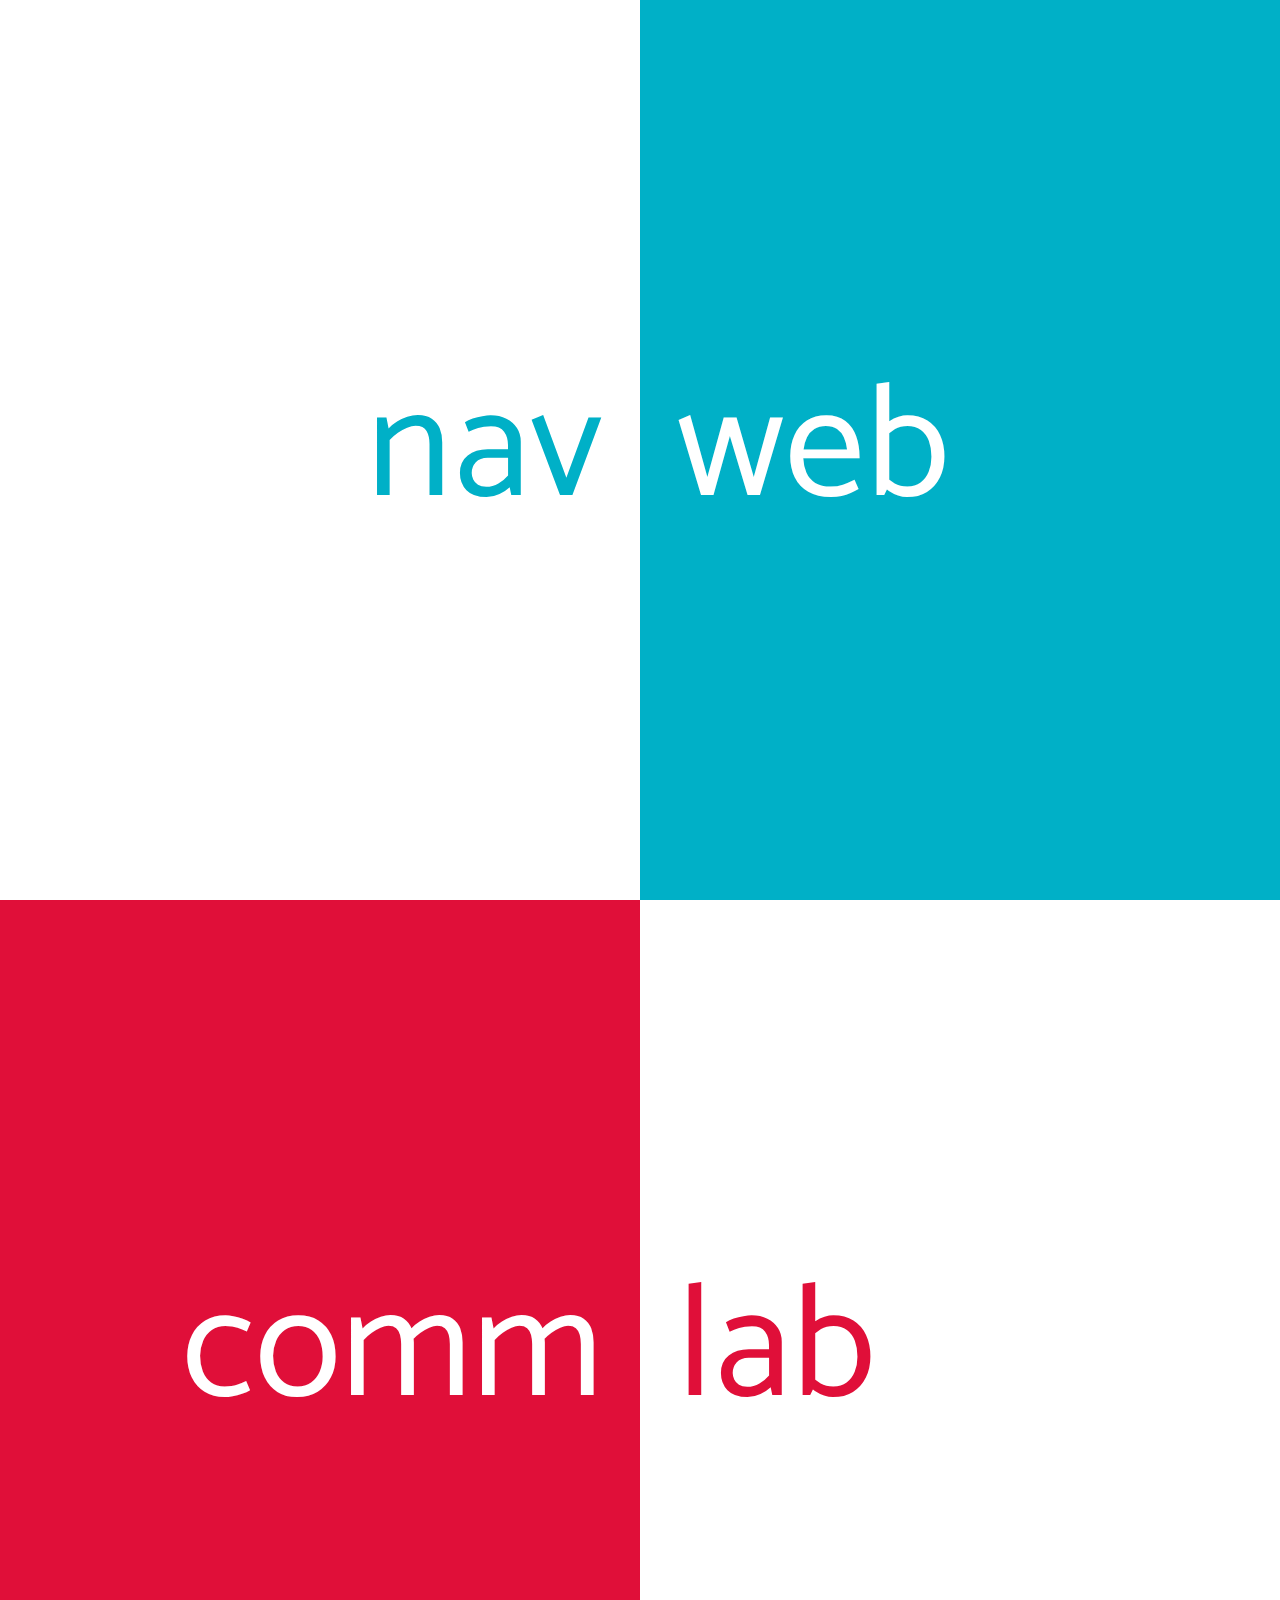
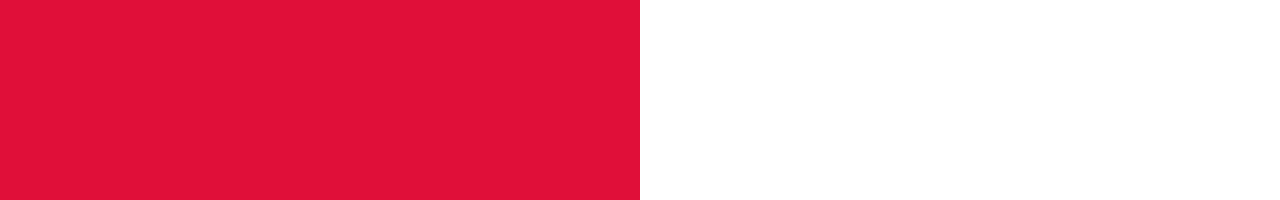
==== index.html @ ebf3266b "Added all files and folders" ====
<!DOCTYPE html>
<html>
    <head>
    <title>Nav's Portfolio</title>
    <link rel="stylesheet" href="css/style.css">
</head>

<body>

    <div class="landing split">
        <div class="left">
            <div class="text">
                nav&nbsp;
            </div>
            <div class="clear"></div>
        </div>
        <div class="right">
            <div class="text">
                &nbsp;web
            </div>
            <div class="clear"></div>
        </div>
        <div class="clear"></div>
    </div>
    
<!--
    <div class="section2 full">
        <div class="heading">
            
        </div>
        <hr>
        <div class="content">
            
        </div>
    </div>
-->

    <div class="section2 split">
        <div class="left">
            <div class="text">
                comm&nbsp;
            </div>
            <div class="clear"></div>
        </div>
        <div class="right">
            <div class="text">
                &nbsp;lab
            </div>
            <div class="clear"></div>
        </div>
        <div class="clear"></div>
    </div>

    <script src="js/script.js"></script>
</body>
</html>
---- css/style.css ----
@import url('https://fonts.googleapis.com/css?family=Catamaran:900');

html, body {
    margin: 0px;
}

.left{
    display: flex;
    width: 50%;
    align-items: center;
    min-height: 100vh;
    float: left;
    justify-content: flex-end;
}
.right{
    display: flex;
    width: 50%;
    align-items: center;
    min-height: 100vh; 
    float: left;
    justify-content: flex-start;
}
.full{
    width: 100%;
    height 100vh;
    min-height: 100vh;
}
.split{
    width: 100%;
    height 100vh;
    min-height: 100vh;
}

.landing{
    font-family: "Catamaran";
    font-size: 120pt;
}

.clear{
    clear: both;
}

.text{
/*    position: ;*/
    align-items: center;
}

.left .text{
    text-align: right;
}

.right .text{
    float: left;
}

.landing .right{
    background-color: #00b0c7;
    color: white;
}

.landing .left{
    background-color: white;
    color: #00b0c7;
}

.section2{
    font-family: "Catamaran";
    font-size: 120pt;
}

.section2 .right{
    background-color: white;
    color: #e00f39;
}

.section2 .left{
    background-color: #e00f39;
    color: white;
}
/*
.fleft{
    width: 50%;
    float: left;
    min-height: 100vh;
}

.fright{
    width: 50%;
    float: left;
    min-height: 100vh;
}

.fullscreen{
    width: 100%;
    height 100vh;
    min-height: 100vh;
}

.landing{
    font-family: "Catamaran";
    font-size: 120pt;
}
.lleft{
    background-color: black;
    color: white;
}

.lright {
    background-color: white;
    color: black;
}

.clear {
    clear: both;
}

.heading-left {
    float: right;
}

.heading-right{
    float: left;
}

.section-2{
    font-family: "Catamaran";
    font-size: 120pt;
}

.sleft{
    background-color: white;
    color: black;
}

.s2right{
    background-color: black;
    color: white;
}
*/
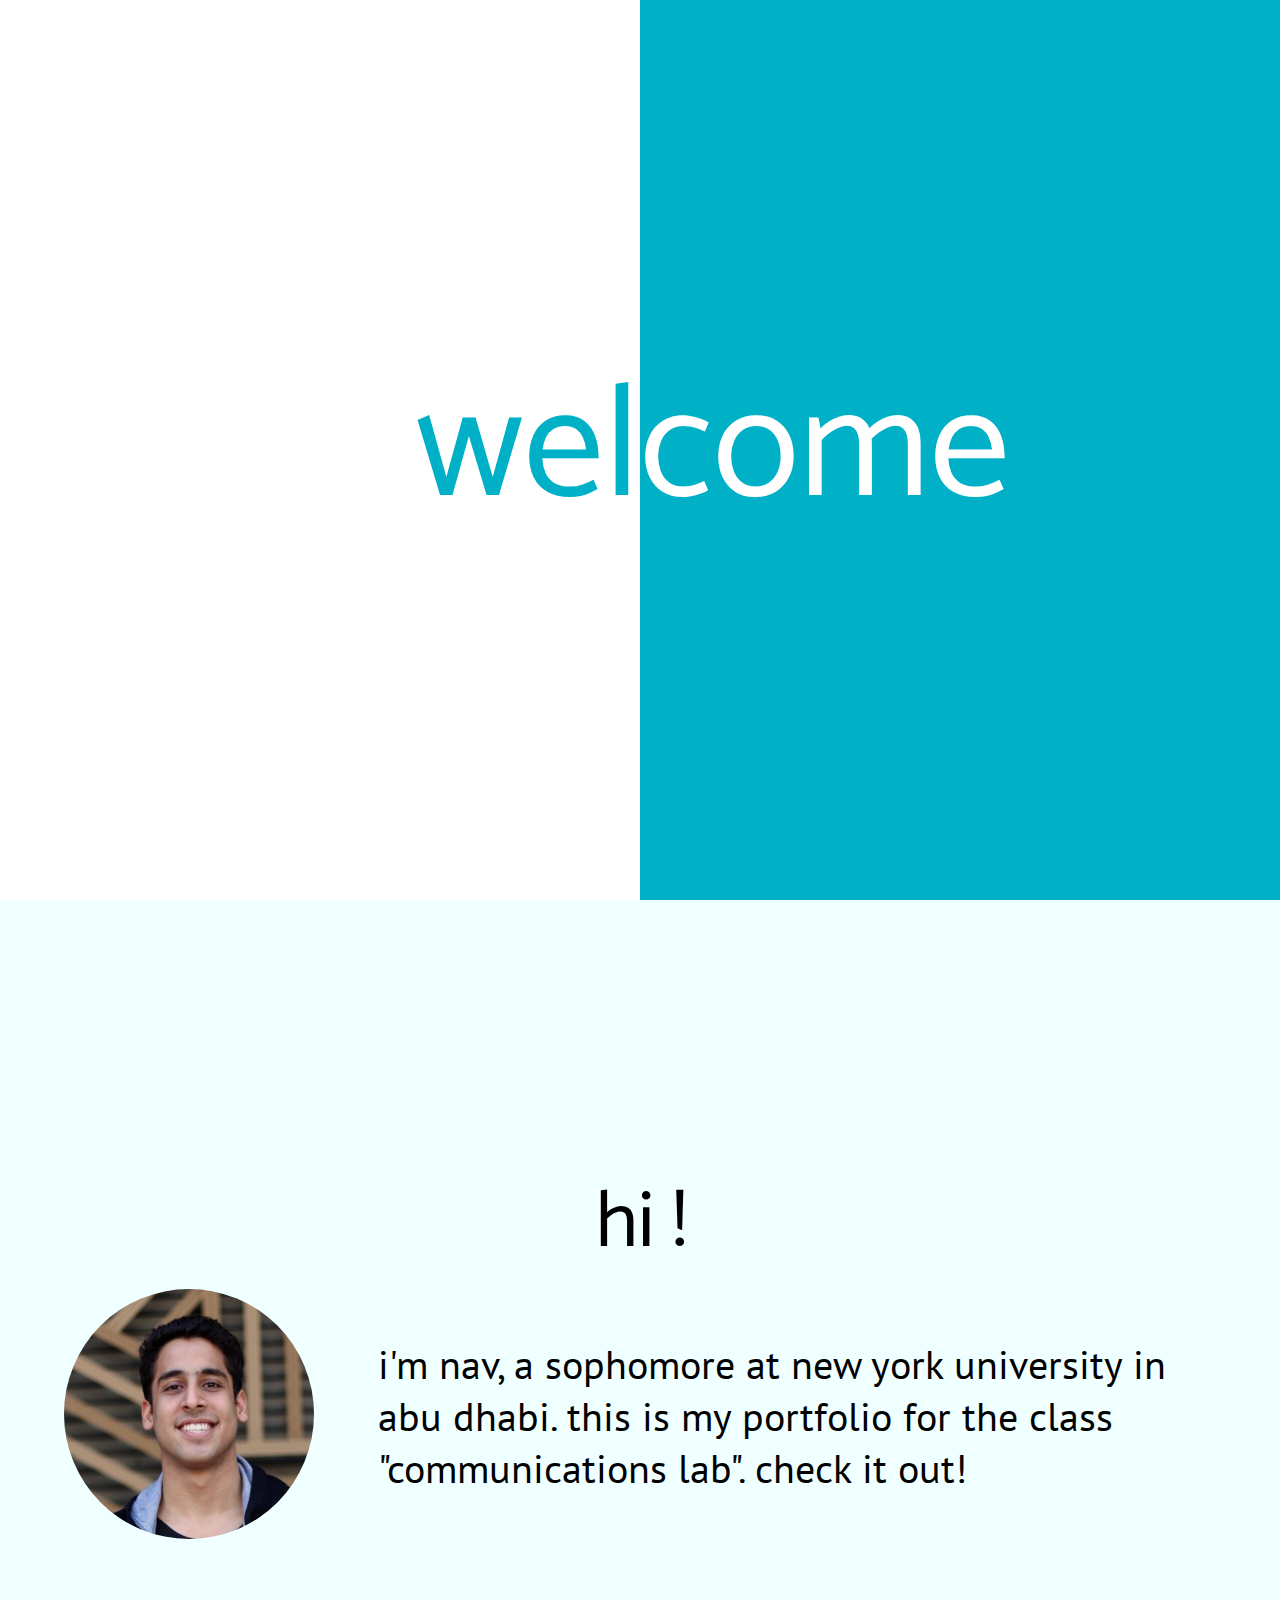
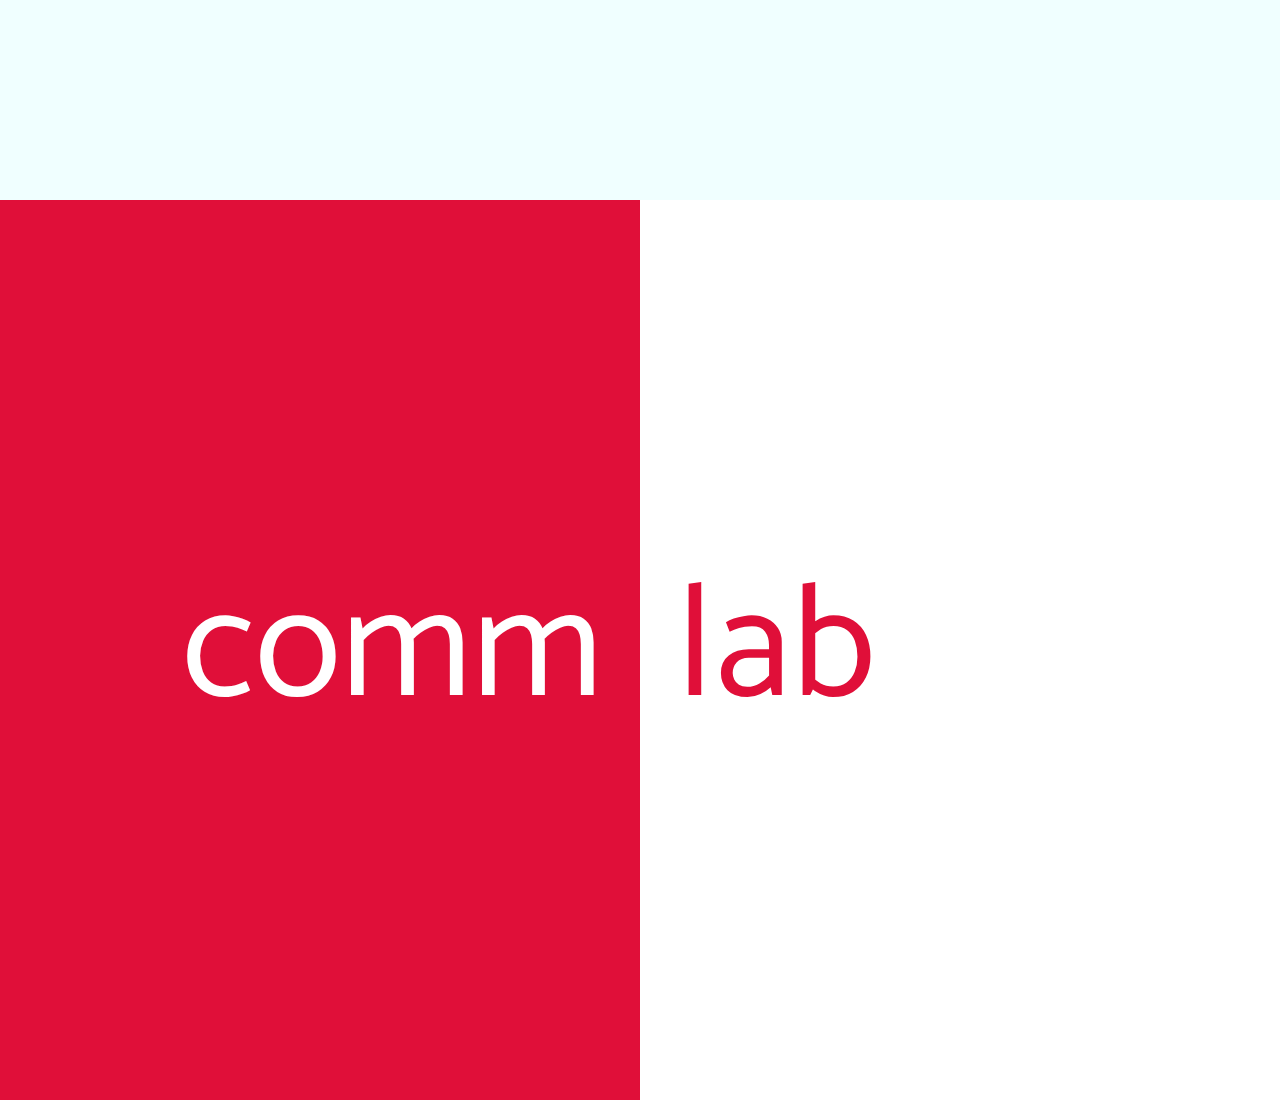
==== commit 093caf26: "Smartscrolling added" ====
--- a/index.html
+++ b/index.html
@@ -3,27 +3,32 @@
     <head>
     <title>Nav's Portfolio</title>
     <link rel="stylesheet" href="css/style.css">
+    <script src="https://code.jquery.com/jquery-3.3.1.min.js" integrity="sha256-FgpCb/KJQlLNfOu91ta32o/NMZxltwRo8QtmkMRdAu8=" crossorigin="anonymous"></script>
 </head>
 
 <body>
 
-    <div class="landing split">
-        <div class="left">
-            <div class="text">
-                nav&nbsp;
+    <div class="section-wrapper">
+        <div class="section">
+
+            <div class="landing split">
+                <div class="left">
+                    <div class="text">
+                        wel
+                    </div>
+                    <div class="clear"></div>
+                </div>
+                <div class="right">
+                    <div class="text">
+                        come
+                    </div>
+                    <div class="clear"></div>
+                </div>
+                <div class="clear"></div>
             </div>
-            <div class="clear"></div>
         </div>
-        <div class="right">
-            <div class="text">
-                &nbsp;web
-            </div>
-            <div class="clear"></div>
-        </div>
-        <div class="clear"></div>
-    </div>
-    
-<!--
+
+        <!--
     <div class="section2 full">
         <div class="heading">
             
@@ -33,24 +38,47 @@
             
         </div>
     </div>
+    
 -->
 
-    <div class="section2 split">
-        <div class="left">
-            <div class="text">
-                comm&nbsp;
+        <!--   Info section    -->
+        <div class="section info full">
+            <div class="info-top">
+                hi !
             </div>
-            <div class="clear"></div>
+
+            <!--           <hr class="info-hr">-->
+            <div class="profile">
+                <div class="profile-img">
+                    <img src="img/2.jpg">
+                </div>
+                <div class="info-content">
+                    i'm nav, a sophomore at new york university in abu dhabi. this is my portfolio for the class "communications lab". check it out!
+                </div>
+            </div>
+
         </div>
-        <div class="right">
-            <div class="text">
-                &nbsp;lab
+        <div class="section">
+            <div class="section2 split">
+                <div class="left">
+                    <div class="text">
+                        comm&nbsp;
+                    </div>
+                    <div class="clear"></div>
+                </div>
+                <div class="right">
+                    <div class="text">
+                        &nbsp;lab
+                    </div>
+                    <div class="clear"></div>
+                </div>
+                <div class="clear"></div>
             </div>
-            <div class="clear"></div>
         </div>
-        <div class="clear"></div>
     </div>
 
+    <script src="js/lethargy.js"></script>
+    <script src="js/smartscroll.min.js"></script>
     <script src="js/script.js"></script>
 </body>
 </html>--- a/css/style.css
+++ b/css/style.css
@@ -1,4 +1,5 @@
 @import url('https://fonts.googleapis.com/css?family=Catamaran:900');
+@import url('https://fonts.googleapis.com/css?family=PT+Sans');
 
 html, body {
     margin: 0px;
@@ -137,3 +138,46 @@
     color: white;
 }
 */
+
+.info-top {
+    font-family: 'Catamaran';
+    font-size: 60pt;
+    text-align: center;
+    
+    min-width: 100%;
+}
+
+.info{
+    display: flex;
+    flex-flow: column wrap;
+    justify-content: center;
+    background-color: azure
+}
+
+.info-hr {
+    align-self: center;
+    border: solid 1px grey;
+    width: 50%
+}
+
+.profile-img img{
+    border-radius: 50%;
+}
+
+.profile-img {
+    margin-left: 5%;
+    margin-right: 5%
+}
+
+.profile {
+    min-width: 100%;
+    display: inline-flex;
+    justify-content: center;
+    align-items: center;
+}
+
+.info-content {
+    margin-right: 5%;
+    font-family: 'PT Sans';
+    font-size: 30pt;
+}
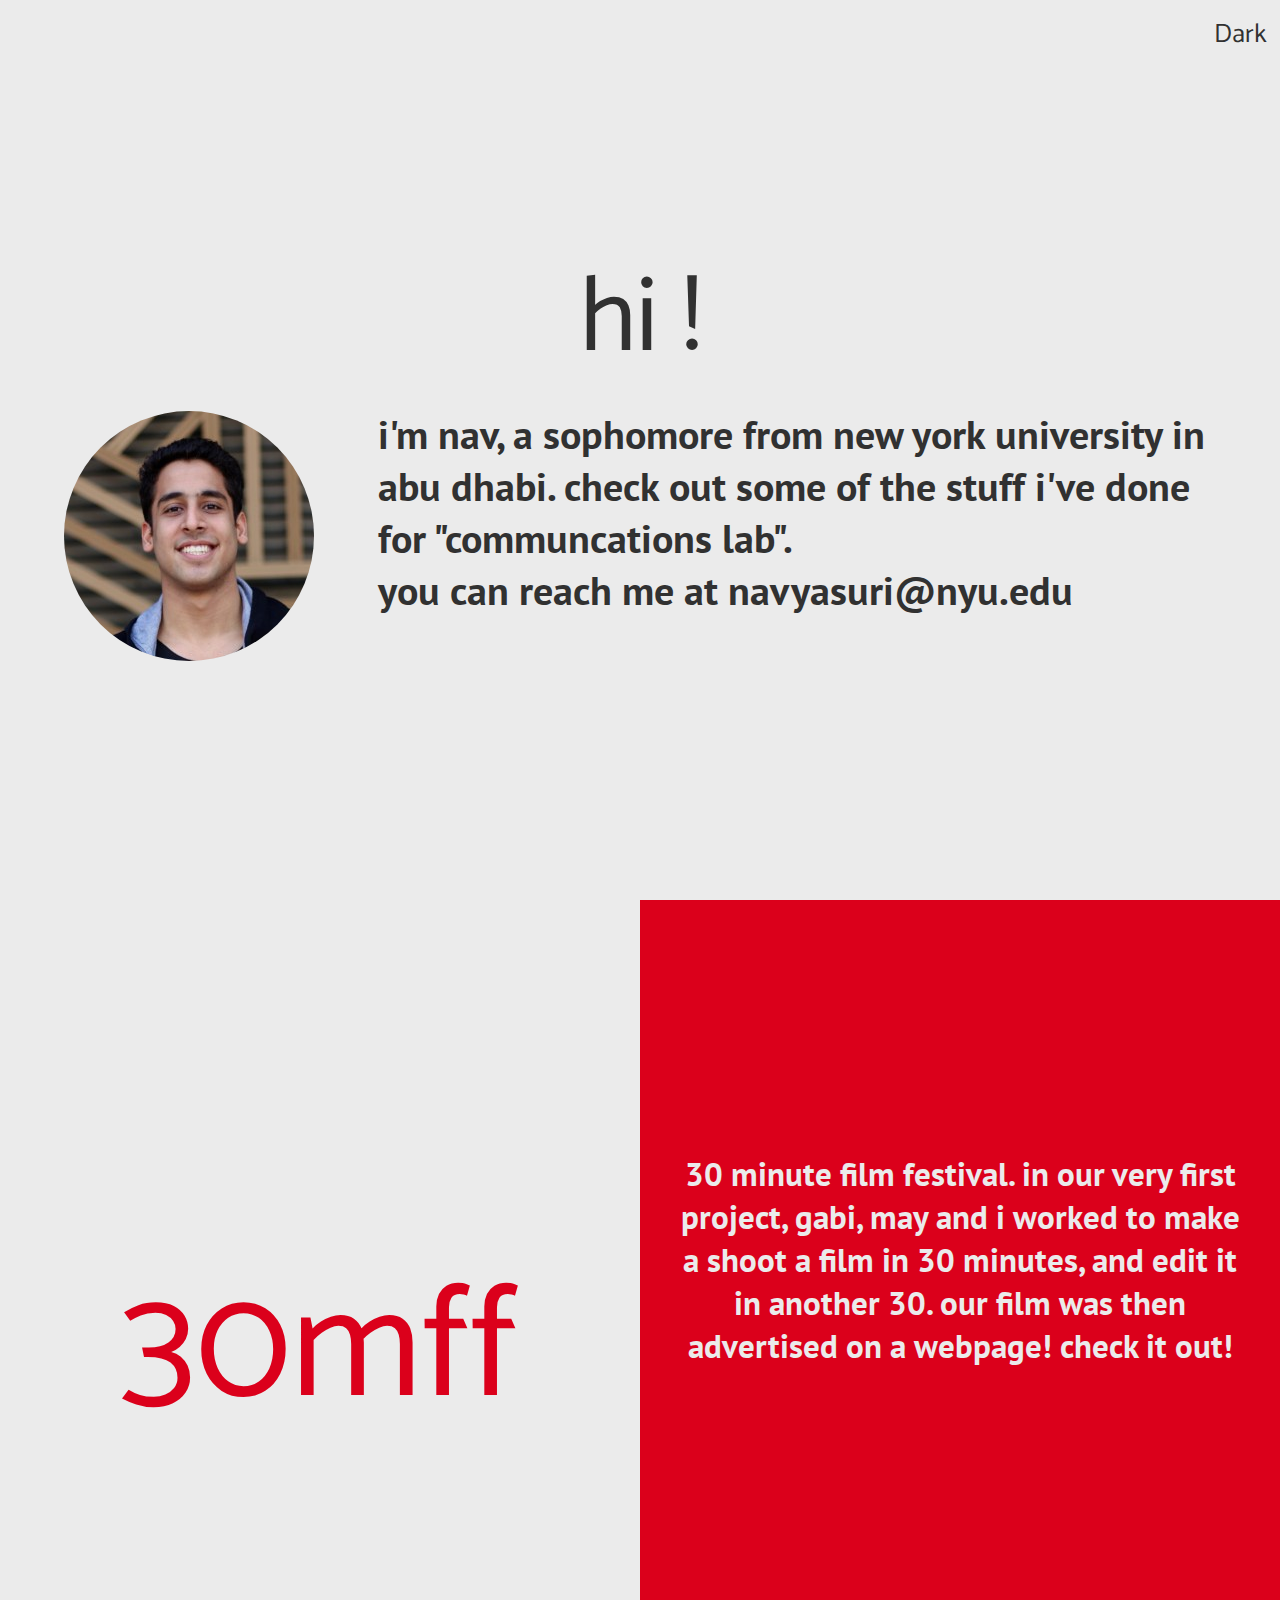
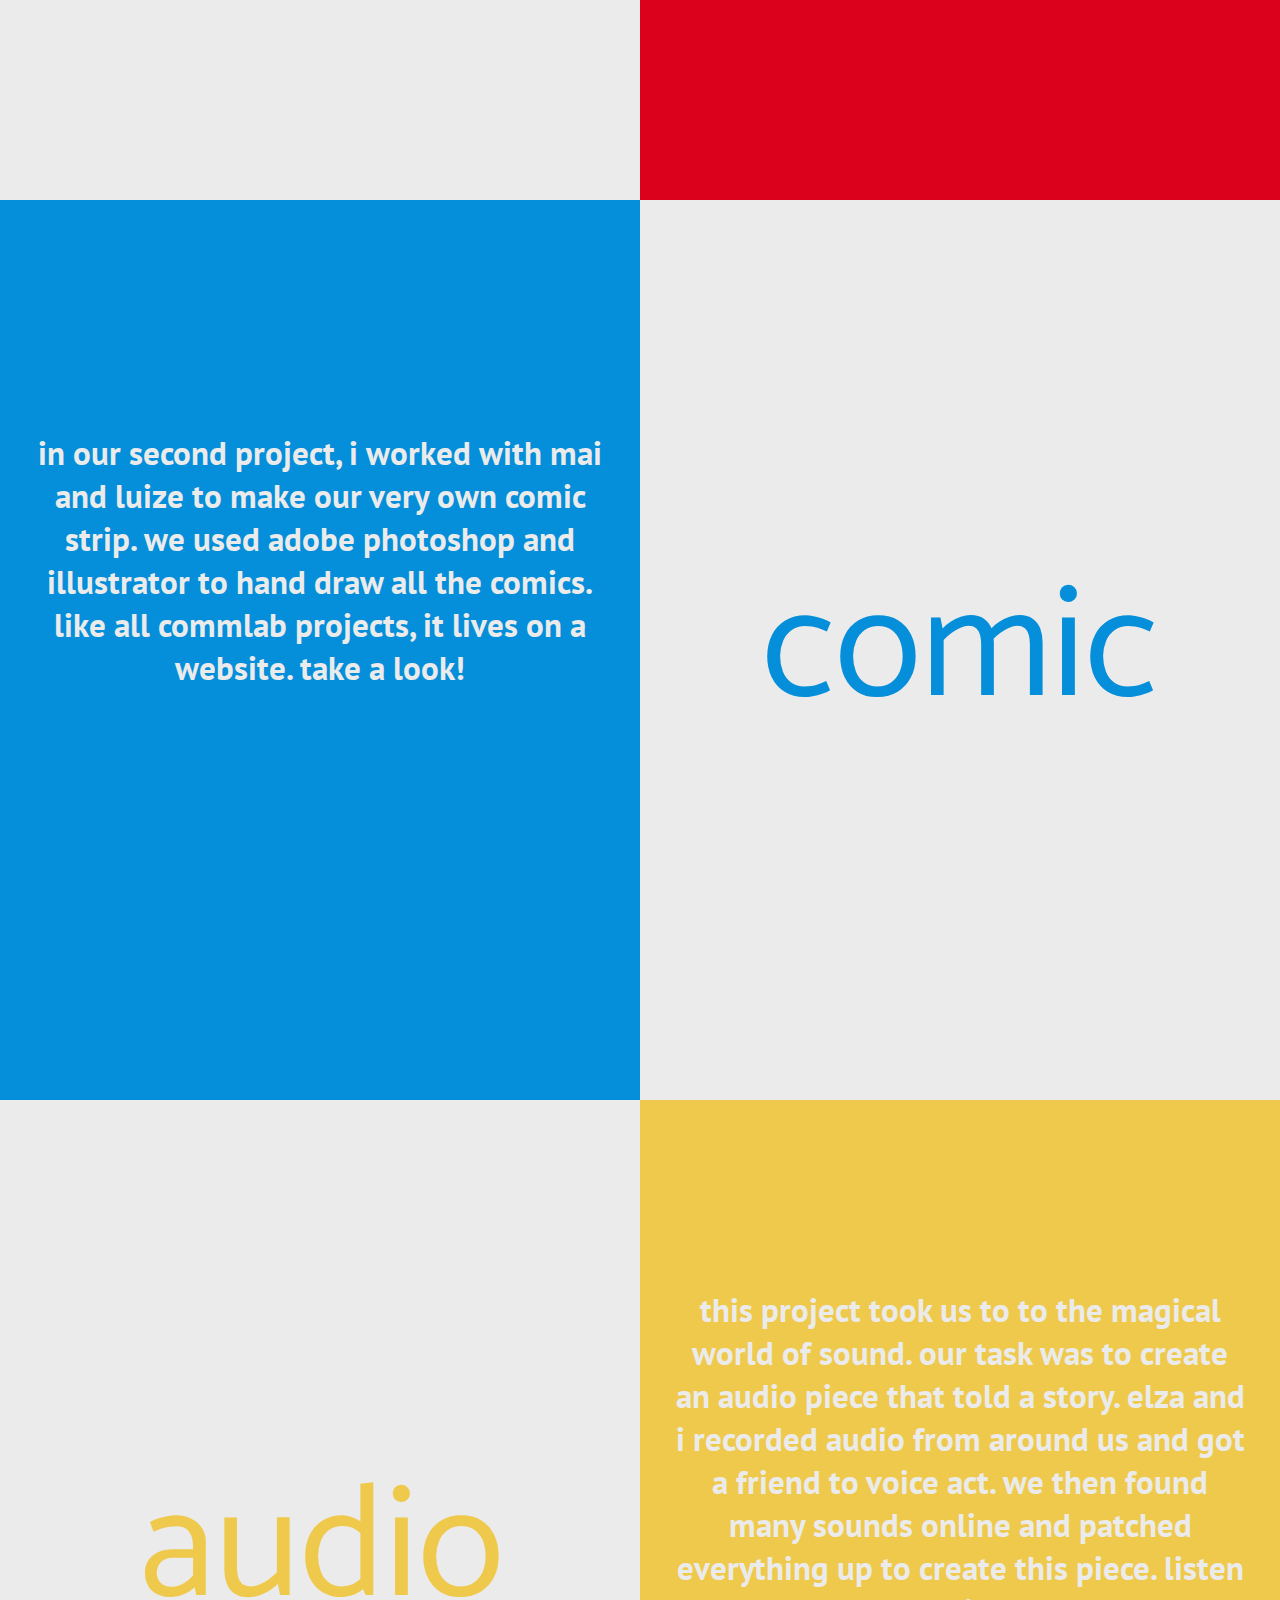
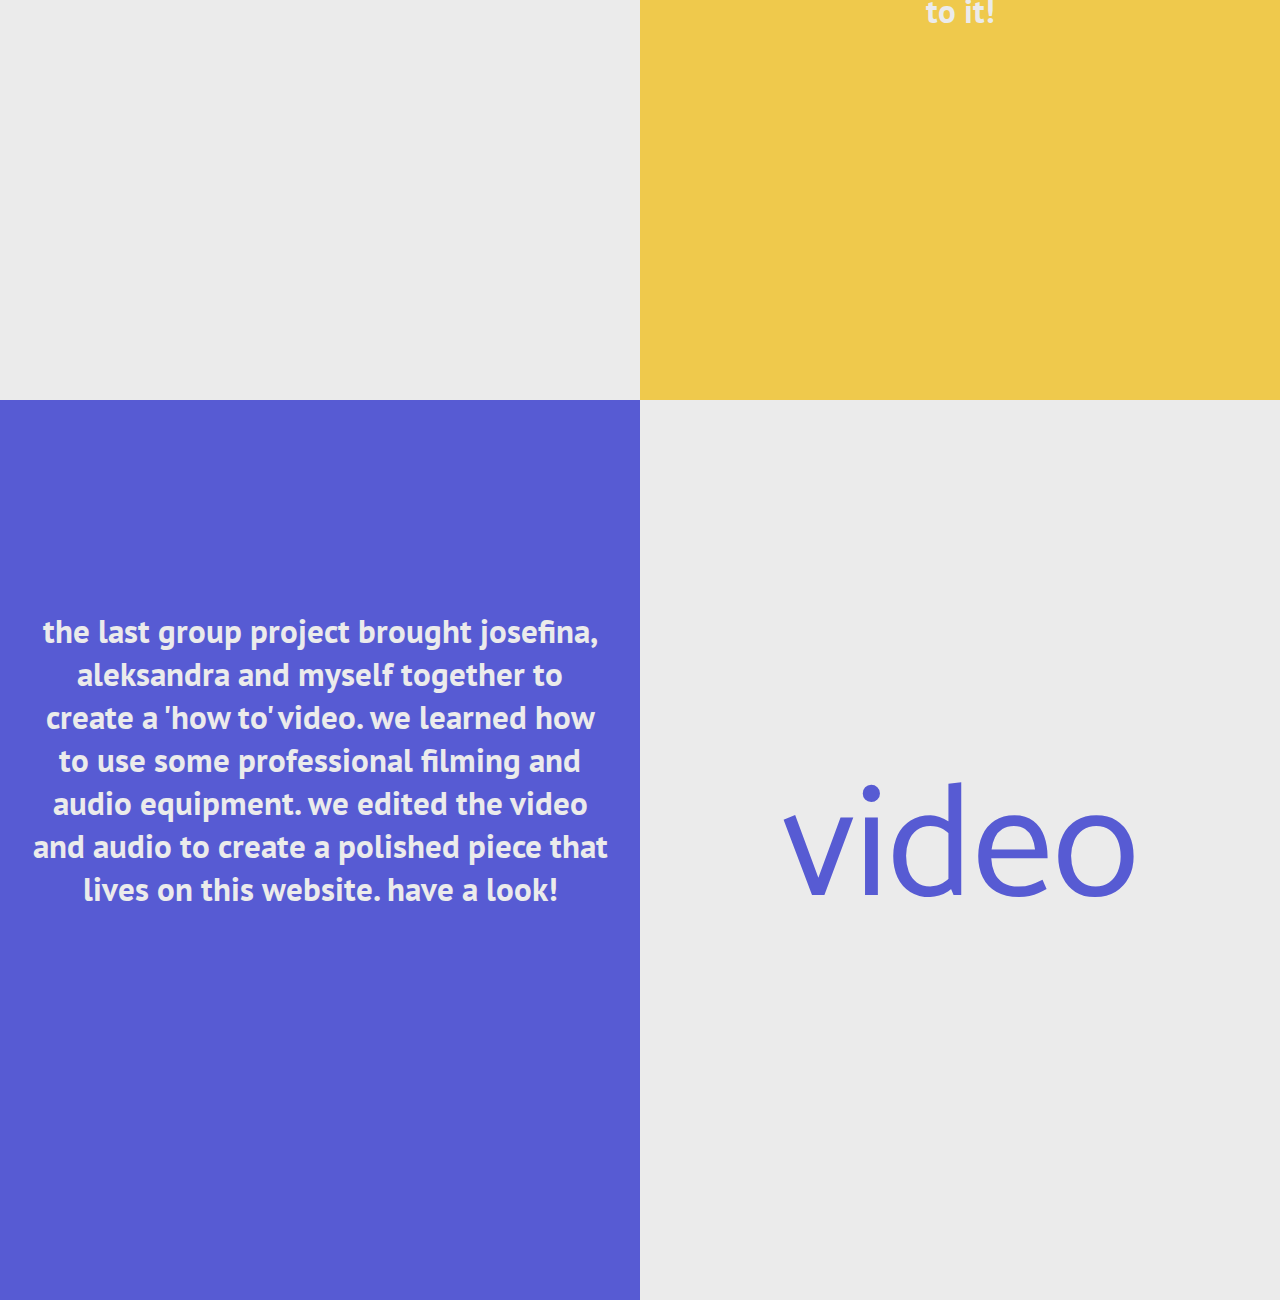
==== commit 93e8cde0: "push before i remove stuff for the actual upload" ====
--- a/index.html
+++ b/index.html
@@ -3,12 +3,22 @@
     <head>
     <title>Nav's Portfolio</title>
     <link rel="stylesheet" href="css/style.css">
-    <script src="https://code.jquery.com/jquery-3.3.1.min.js" integrity="sha256-FgpCb/KJQlLNfOu91ta32o/NMZxltwRo8QtmkMRdAu8=" crossorigin="anonymous"></script>
+    <link rel="stylesheet" href="https://use.fontawesome.com/releases/v5.6.1/css/all.css" integrity="sha384-gfdkjb5BdAXd+lj+gudLWI+BXq4IuLW5IT+brZEZsLFm++aCMlF1V92rMkPaX4PP" crossorigin="anonymous">
+    <script src="https://code.jquery.com/jquery-3.3.1.min.js" integrity="sha256-FgpCb/KJQlLNfOu91ta32o/NMZxltwRo8QtmkMRdAu8=" crossorigin="anonymoBus"></script>
 </head>
 
 <body>
 
+    <div class="color">
+        <div class="light">
+            <a id="lit">Light</a>
+        </div>
+        <div class="dark">
+            <a id="ded">Dark</a>
+        </div>
+    </div>
     <div class="section-wrapper">
+        <!--
         <div class="section">
 
             <div class="landing split">
@@ -27,6 +37,7 @@
                 <div class="clear"></div>
             </div>
         </div>
+-->
 
         <!--
     <div class="section2 full">
@@ -42,7 +53,7 @@
 -->
 
         <!--   Info section    -->
-        <div class="section info full">
+        <div class="section info full" data-hash="info">
             <div class="info-top">
                 hi !
             </div>
@@ -53,32 +64,92 @@
                     <img src="img/2.jpg">
                 </div>
                 <div class="info-content">
-                    i'm nav, a sophomore at new york university in abu dhabi. this is my portfolio for the class "communications lab". check it out!
+                    i'm nav, a sophomore from new york university in abu dhabi. check out some of the stuff i've done for "communcations lab".
+                    <br>
+                    you can reach me at <a href="mailto:navyasuri@nyu.edu">navyasuri@nyu.edu</a>
+                    <br>
+                    <br>
+
                 </div>
             </div>
+            <div class="centerer">
+                <a href="#tmff"><i class="fas fa-arrow-circle-down arrow-down"></i></a>
+            </div>
+        </div>
 
+        <div class="section split tmff" data-hash="tmff">
+            <div class="lefts">
+                <div class="text">
+                    30mff
+                </div>
+            </div>
+            <div class="rights">
+                <div class="text content">
+                    30 minute film festival. in our very first project, gabi, may and i worked to make a shoot a film in 30 minutes, and edit it in another 30. our film was then advertised on a webpage! check it out!
+                    <br>
+                    <br>
+                    <a href="hw/docs/30mff.html"><i class="fas fa-file-alt arrow"></i></a>&nbsp;&nbsp;
+                    <a href="hw/30mff/index.html"><i class="fas fa-arrow-circle-right arrow"></i></a>
+                </div>
+            </div>
         </div>
-        <div class="section">
-            <div class="section2 split">
-                <div class="left">
-                    <div class="text">
-                        comm&nbsp;
-                    </div>
-                    <div class="clear"></div>
+
+        <div class="section split comic" data-hash="comic">
+            <div class="lefts">
+                <div class="text content">
+                    in our second project, i worked with mai and luize to make our very own comic strip. we used adobe photoshop and illustrator to hand draw all the comics. like all commlab projects, it lives on a website. take a look!
+                    <br>
+                    <br>
+                    <a href="hw/comic/front-page.html"><i class="fas fa-arrow-circle-left arrow"></i></a>&nbsp;&nbsp;
+                    <a href="hw/docs/comic.html"><i class="fas fa-file-alt arrow"></i></a>
                 </div>
-                <div class="right">
-                    <div class="text">
-                        &nbsp;lab
-                    </div>
-                    <div class="clear"></div>
+            </div>
+            <div class="rights">
+                <div class="text">
+                    comic
                 </div>
-                <div class="clear"></div>
+            </div>
+        </div>
+
+        <div class="section split audio" data-hash="audio">
+            <div class="lefts">
+                <div class="text">
+                    audio
+                </div>
+            </div>
+            <div class="rights">
+                <div class="text content">
+                    this project took us to to the magical world of sound. our task was to create an audio piece that told a story. elza and i recorded audio from around us and got a friend to voice act. we then found many sounds online and patched everything up to create this piece. listen to it!
+                    <br>
+                    <br>
+                    <a href="hw/docs/audio.html"><i class="fas fa-file-alt arrow"></i></a>&nbsp;&nbsp;
+                    <a href="hw/audio/index_3.html"><i class="fas fa-arrow-circle-right arrow"></i></a>
+
+                </div>
+            </div>
+        </div>
+
+        <div class="section split video" data-hash="video">
+            <div class="lefts">
+                <div class="text content">
+                    the last group project brought josefina, aleksandra and myself together to create a 'how to' video. we learned how to use some professional filming and audio equipment. we edited the video and audio to create a polished piece that lives on this website. have a look!
+                    <br>
+                    <br>
+                    <a href="hw/video/indexHome.html"><i class="fas fa-arrow-circle-left arrow"></i></a>&nbsp;&nbsp;
+                    <a href="hw/docs/video.html"><i class="fas fa-file-alt arrow"></i></a>
+                </div>
+            </div>
+            <div class="rights">
+                <div class="text">
+                    video
+                </div>
             </div>
         </div>
     </div>
 
     <script src="js/lethargy.js"></script>
     <script src="js/smartscroll.min.js"></script>
+    <script src="js/EventEmitter.min.js"></script>
     <script src="js/script.js"></script>
 </body>
 </html>--- a/css/style.css
+++ b/css/style.css
@@ -1,8 +1,38 @@
 @import url('https://fonts.googleapis.com/css?family=Catamaran:900');
 @import url('https://fonts.googleapis.com/css?family=PT+Sans');
 
+:root{
+    
+    --plat: #ebebeb;
+    --platDup: #ebebeb;
+    --lava: #058ED9;
+    --yellow: #F4E349;
+    --yellow1:#EFC94C;
+    --blue1: #db001b;
+    --blue2: #575bd3;
+/*    --dark: #111E26;*/
+    --dark: #313131;
+    
+    --cBlack: #17252A;
+    --cBrue: #2B7A78;
+    --cBlue: #3AAFA9;
+    --cGrey: #DEF2F1;
+    --cWhite: #FEFFFF;
+    
+    --grey: #DDDDDD;
+}
+
 html, body {
     margin: 0px;
+}
+
+a{
+    text-decoration: none;
+    color: var(--dark);
+}
+
+.content{
+    margin: 5%;
 }
 
 .left{
@@ -55,13 +85,21 @@
 }
 
 .landing .right{
-    background-color: #00b0c7;
-    color: white;
+/*
+    background-color: var(--cBrue);
+    color: var(--cWhite);
+*/
+    background-color: $FAFAFA;
+    color: #BB0A21;
 }
 
 .landing .left{
-    background-color: white;
-    color: #00b0c7;
+/*
+    background-color: var(--cWhite);
+    color: var(--cBrue);
+*/
+    background-color: #BB0A21;
+    color: #FAFAFA;
 }
 
 .section2{
@@ -141,7 +179,7 @@
 
 .info-top {
     font-family: 'Catamaran';
-    font-size: 60pt;
+    font-size: 80pt;
     text-align: center;
     
     min-width: 100%;
@@ -151,7 +189,8 @@
     display: flex;
     flex-flow: column wrap;
     justify-content: center;
-    background-color: azure
+    background-color: var(--plat);
+    color: var(--dark);
 }
 
 .info-hr {
@@ -180,4 +219,143 @@
     margin-right: 5%;
     font-family: 'PT Sans';
     font-size: 30pt;
-}
+    font-weight: 800;
+}
+
+.lefts{
+    display: flex;
+    width: 50%;
+    align-items: center;
+    min-height: 100vh;
+    float: left;
+    justify-content: center;
+}
+
+.rights{
+    display: flex;
+    width: 50%;
+    align-items: center;
+    min-height: 100vh;
+    float: left;
+    justify-content: center;
+}
+
+.tmff .lefts{
+    font-size: 120pt;
+    font-family: "Catamaran";
+    background-color: var(--plat);
+    color: var(--blue1);
+    
+}
+
+.lefts .text{
+    text-align: center;
+}
+.rights .text{
+    text-align: center;
+}
+
+.tmff .rights{
+    font-family: 'PT Sans';
+    font-weight: 900;
+    font-size: 25pt;
+    background-color: var(--blue1);
+    color: var(--plat);
+}
+
+.comic .rights{
+    font-size: 120pt;
+    font-family: "Catamaran";
+    background-color: var(--plat);
+    color: var(--lava);
+}
+
+.comic .lefts{
+    font-family: 'PT Sans';
+    font-weight: 900;
+    font-size: 25pt;
+    background-color: var(--lava);
+    color: var(--plat);
+}
+
+.audio .lefts{
+    font-size: 120pt;
+    font-family: "Catamaran";
+    background-color: var(--plat);
+    color: var(--yellow1);
+}
+
+.audio .rights{
+    font-family: 'PT Sans';
+    font-weight: 900;
+    font-size: 25pt;
+    background-color: var(--yellow1);
+    color: var(--plat);
+}
+
+.video .rights{
+    font-size: 120pt;
+    font-family: "Catamaran";
+    background-color: var(--plat);
+    color: var(--blue2);
+}
+
+.video .lefts{
+    font-family: 'PT Sans';
+    font-weight: 900;
+    font-size: 25pt;
+    background-color: var(--blue2);
+    color: var(--plat);
+}
+
+.arrow {
+    color: gainsboro;
+    font-size: 80pt;
+}
+
+.arrow:hover{
+    color: black;
+}
+
+.arrow-down {
+    color: gainsboro;
+    font-size: 80pt;
+}
+
+.arrow-down:hover{
+    color: black;
+}
+
+.centerer {
+    margin-left: auto;
+    margin-right: auto;
+}
+
+.color {
+    min-width: 98%;
+    position: absolute;
+    z-index: 9;
+    margin: 1%; 
+    font-family: "Catamaran"; 
+    font-size: 20pt;
+}
+
+.color a{
+    cursor: pointer;
+}
+
+.light {
+    float: left;
+}
+
+.dark {
+    float: right;
+}
+
+#lit {
+    color: #ebebeb;
+}
+
+#ded {
+    color: #313131;
+}
